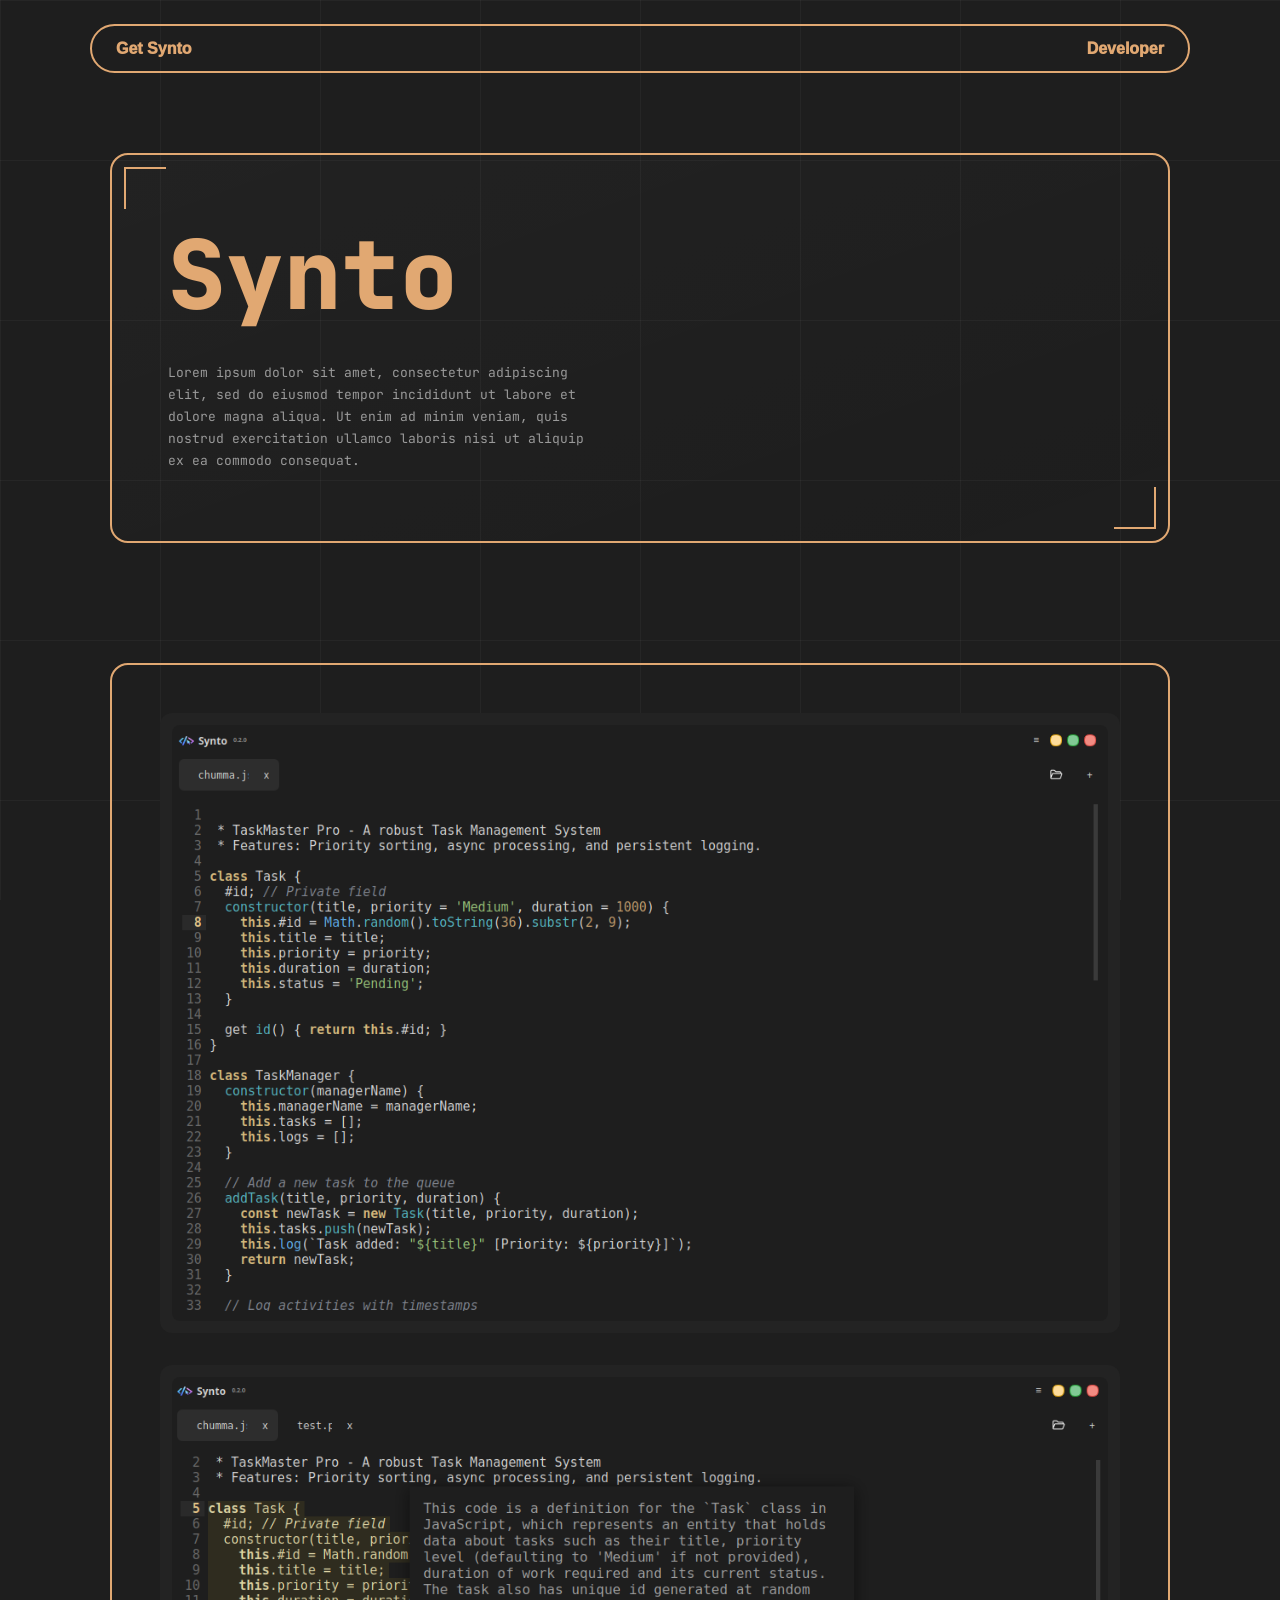
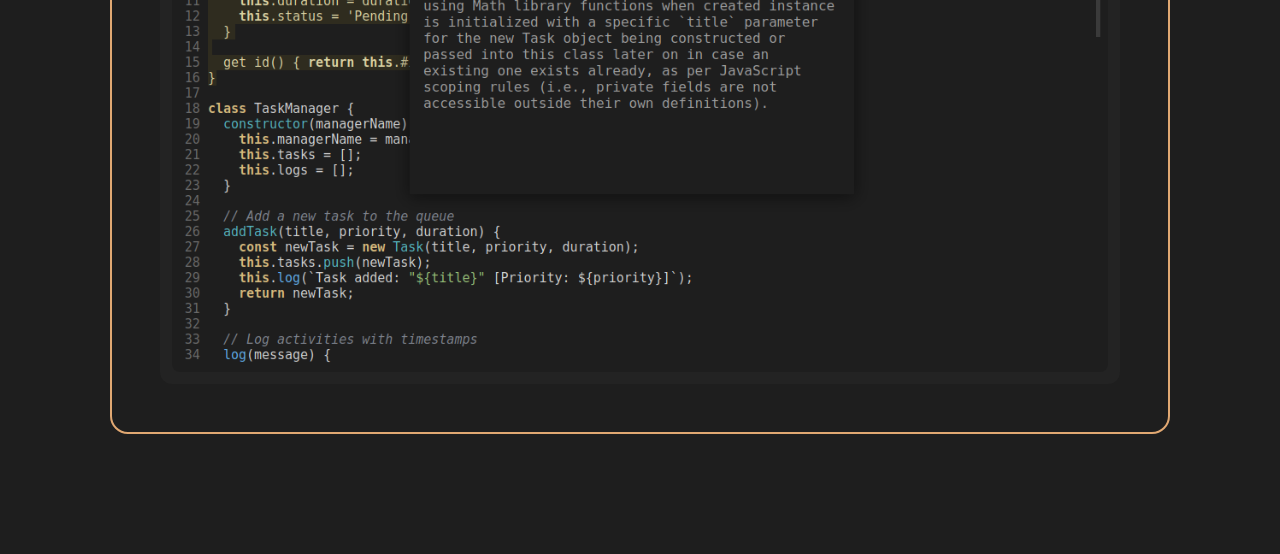
==== index.html @ b681c0ac "synto site" ====
<!DOCTYPE html>
<html lang="en">
<head>
  <meta charset="UTF-8" />
  <meta name="viewport" content="width=device-width, initial-scale=1.0"/>
  <title>Synto — Minimal Code Editor</title>

  <link rel="preconnect" href="https://fonts.googleapis.com">
  <link rel="preconnect" href="https://fonts.gstatic.com" crossorigin>
  <link href="https://fonts.googleapis.com/css2?family=JetBrains+Mono:wght@400;600;800&display=swap" rel="stylesheet">

  <link rel="stylesheet" href="styles.css">
</head>
<body>

  <!-- subtle grid background -->
  <div class="grid-bg"></div>

  <!-- NAVBAR -->
  <header class="nav">
    <a href="https://github.com/kish-0/Synto/releases" target="_blank" rel="noopener noreferrer"><button class="nav-btn">Get Synto</button></a>
    <a href="https://github.com/kish-0" target="_blank" rel="noopener noreferrer"><button class="nav-btn">Developer</button></a>
  </header>

  <!-- HERO -->
  <section class="hero">
    <div class="hero-card">
      <h1>Synto</h1>

      <p class="hero-text">
        Lorem ipsum dolor sit amet, consectetur adipiscing elit, sed do
        eiusmod tempor incididunt ut labore et dolore magna aliqua. Ut enim
        ad minim veniam, quis nostrud exercitation ullamco laboris nisi ut
        aliquip ex ea commodo consequat.
      </p>
  </section>

  <!-- SHOWCASE -->
  <section class="showcase">
    <div class="showcase-frame">
      <div class="editor-shot">
        <img src="assets/screenshots/editor.png" alt="Synto code preview">
      </div>

      <div class="editor-shot">
        <img src="assets/screenshots/ai.png" alt="Synto code preview">
      </div>
    </div>
  </section>

</body>
</html>
---- styles.css ----
:root {
  --bg: #1e1e1e;
  --panel: #232323;
  --accent: #e1a872;
  --text: #e6e6e6;
  --muted: #9a9a9a;
  --radius: 18px;
}

* {
  box-sizing: border-box;
}

html, body {
  margin: 0;
  padding: 0;
  font-family: "JetBrains Mono", monospace;
  background: var(--bg);
  color: var(--text);
}

/* GRID BACKGROUND */
.grid-bg {
  position: fixed;
  inset: 0;
  background:
    repeating-linear-gradient(
      to right,
      rgba(255,255,255,0.04) 0,
      rgba(255,255,255,0.04) 1px,
      transparent 1px,
      transparent 160px
    ),
    repeating-linear-gradient(
      to bottom,
      rgba(255,255,255,0.04) 0,
      rgba(255,255,255,0.04) 1px,
      transparent 1px,
      transparent 160px
    );
  pointer-events: none;
  z-index: 0;
}

/* NAVBAR */
.nav {
  position: relative;
  z-index: 1;
  max-width: 1100px;
  margin: 24px auto;
  padding: 12px 18px;
  border: 2px solid var(--accent);
  border-radius: 999px;

  display: flex;
  justify-content: space-between;
  align-items: center;
}

.nav-btn {
  background: transparent;
  color: var(--accent);
  border: none;
  font-size: 16px;
  font-weight: 1000;
  cursor: pointer;
}

/* HERO */
.hero {
  position: relative;
  z-index: 1;
  max-width: 1100px;
  margin: 80px auto 120px;
  padding: 0 20px;
}

.hero-card {
  position: relative;
  border: 2px solid var(--accent);
  border-radius: var(--radius);
  padding: 56px;
  background: linear-gradient(
    to bottom right,
    rgba(255,255,255,0.02),
    rgba(255,255,255,0.00)
  );
}

.hero-card::before,
.hero-card::after {
  content: "";
  position: absolute;
  width: 40px;
  height: 40px;
  border: 2px solid var(--accent);
}

.hero-card::before {
  top: 12px;
  left: 12px;
  border-right: none;
  border-bottom: none;
}

.hero-card::after {
  bottom: 12px;
  right: 12px;
  border-left: none;
  border-top: none;
}

.hero h1 {
  font-size: clamp(48px, 8vw, 96px);
  margin: 0 0 24px;
  font-weight: 800;
  color: var(--accent);
}

.hero-text {
  max-width: 420px;
  font-size: 13px;
  line-height: 1.7;
  color: var(--muted);
}

.code-icon {
  position: absolute;
  right: -35px;
  bottom: -35px;
  font-size: 64px;
  color: var(--accent);
}

/* SHOWCASE */
.showcase {
  position: relative;
  z-index: 1;
  max-width: 1100px;
  margin: 0 auto 120px;
  padding: 0 20px;
}

.showcase-frame {
  border: 2px solid var(--accent);
  border-radius: var(--radius);
  padding: 48px;

  display: grid;
  gap: 32px;
}

.editor-shot {
  background: var(--panel);
  border-radius: 12px;
  padding: 12px;
}

.editor-shot img {
  width: 100%;
  display: block;
  border-radius: 8px;
}

/* RESPONSIVE */
@media (max-width: 768px) {
  .hero-card {
    padding: 36px;
  }

  .code-icon {
    position: static;
    margin-top: 32px;
  }
}
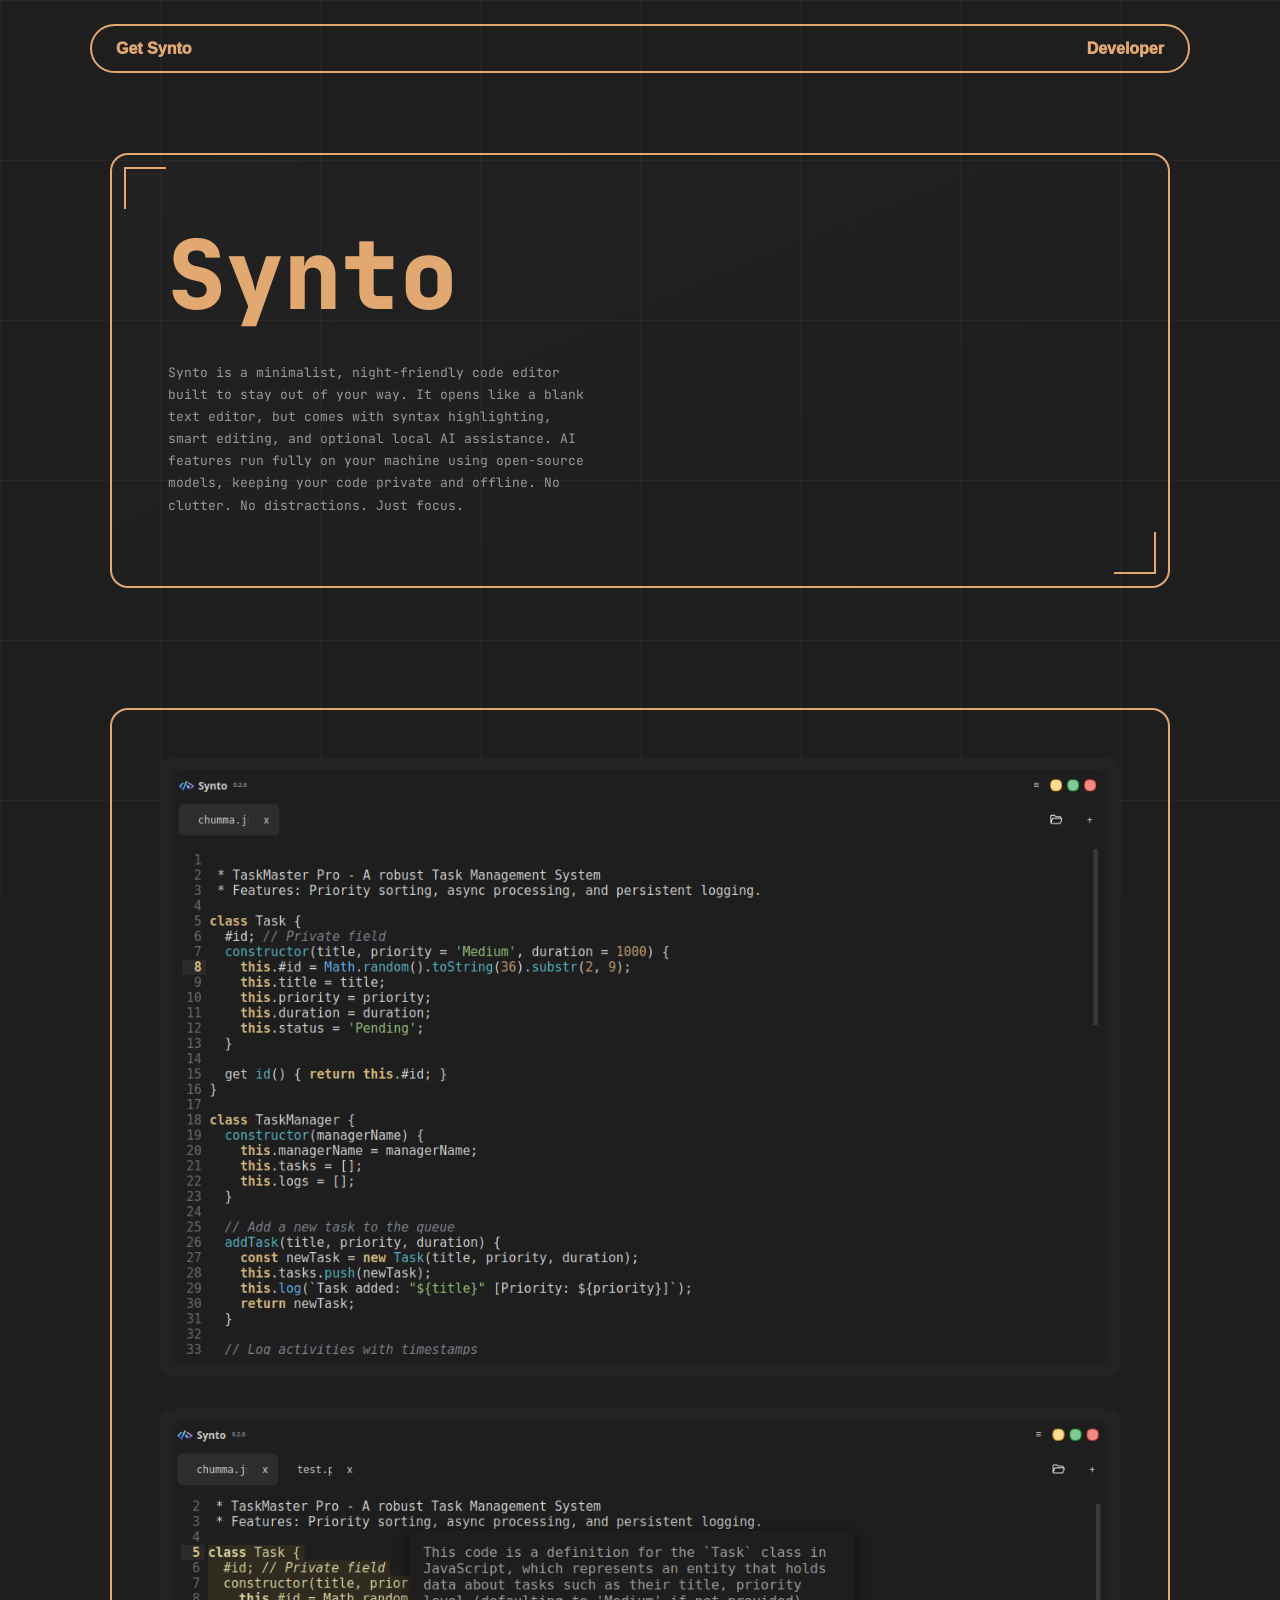
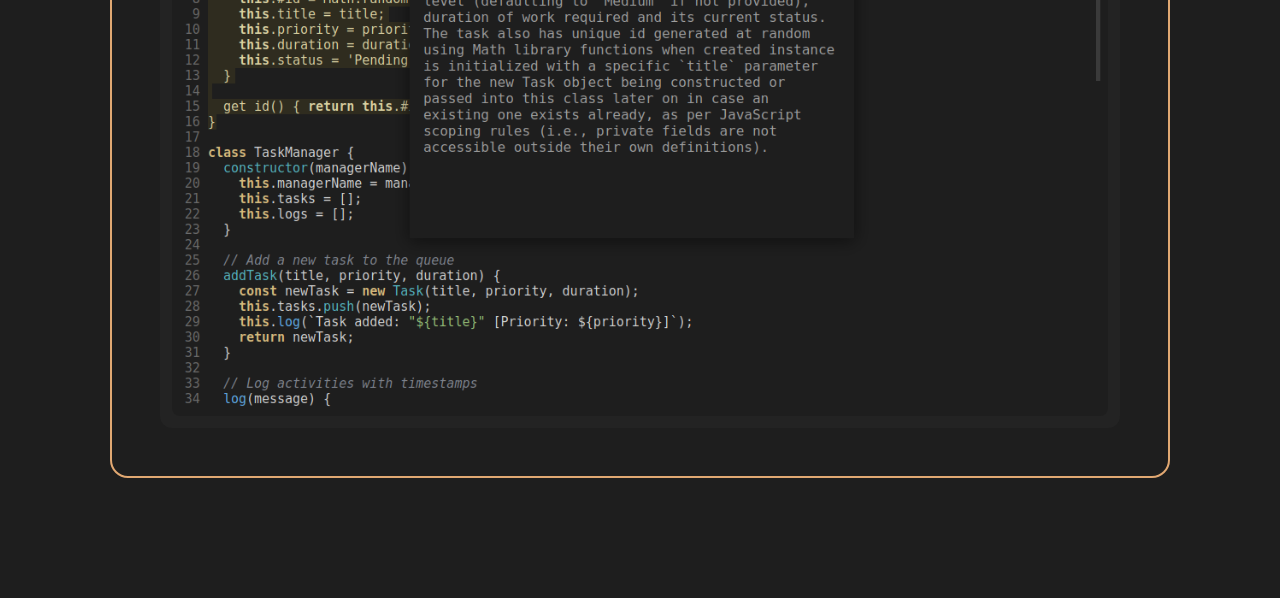
==== commit 10c052c5: "synto site update" ====
--- a/index.html
+++ b/index.html
@@ -28,10 +28,11 @@
       <h1>Synto</h1>
 
       <p class="hero-text">
-        Lorem ipsum dolor sit amet, consectetur adipiscing elit, sed do
-        eiusmod tempor incididunt ut labore et dolore magna aliqua. Ut enim
-        ad minim veniam, quis nostrud exercitation ullamco laboris nisi ut
-        aliquip ex ea commodo consequat.
+        Synto is a minimalist, night-friendly code editor built to stay out of your way.
+        It opens like a blank text editor, but comes with syntax highlighting, smart editing, and optional local AI assistance.
+
+        AI features run fully on your machine using open-source models, keeping your code private and offline.
+        No clutter. No distractions. Just focus.
       </p>
   </section>
 
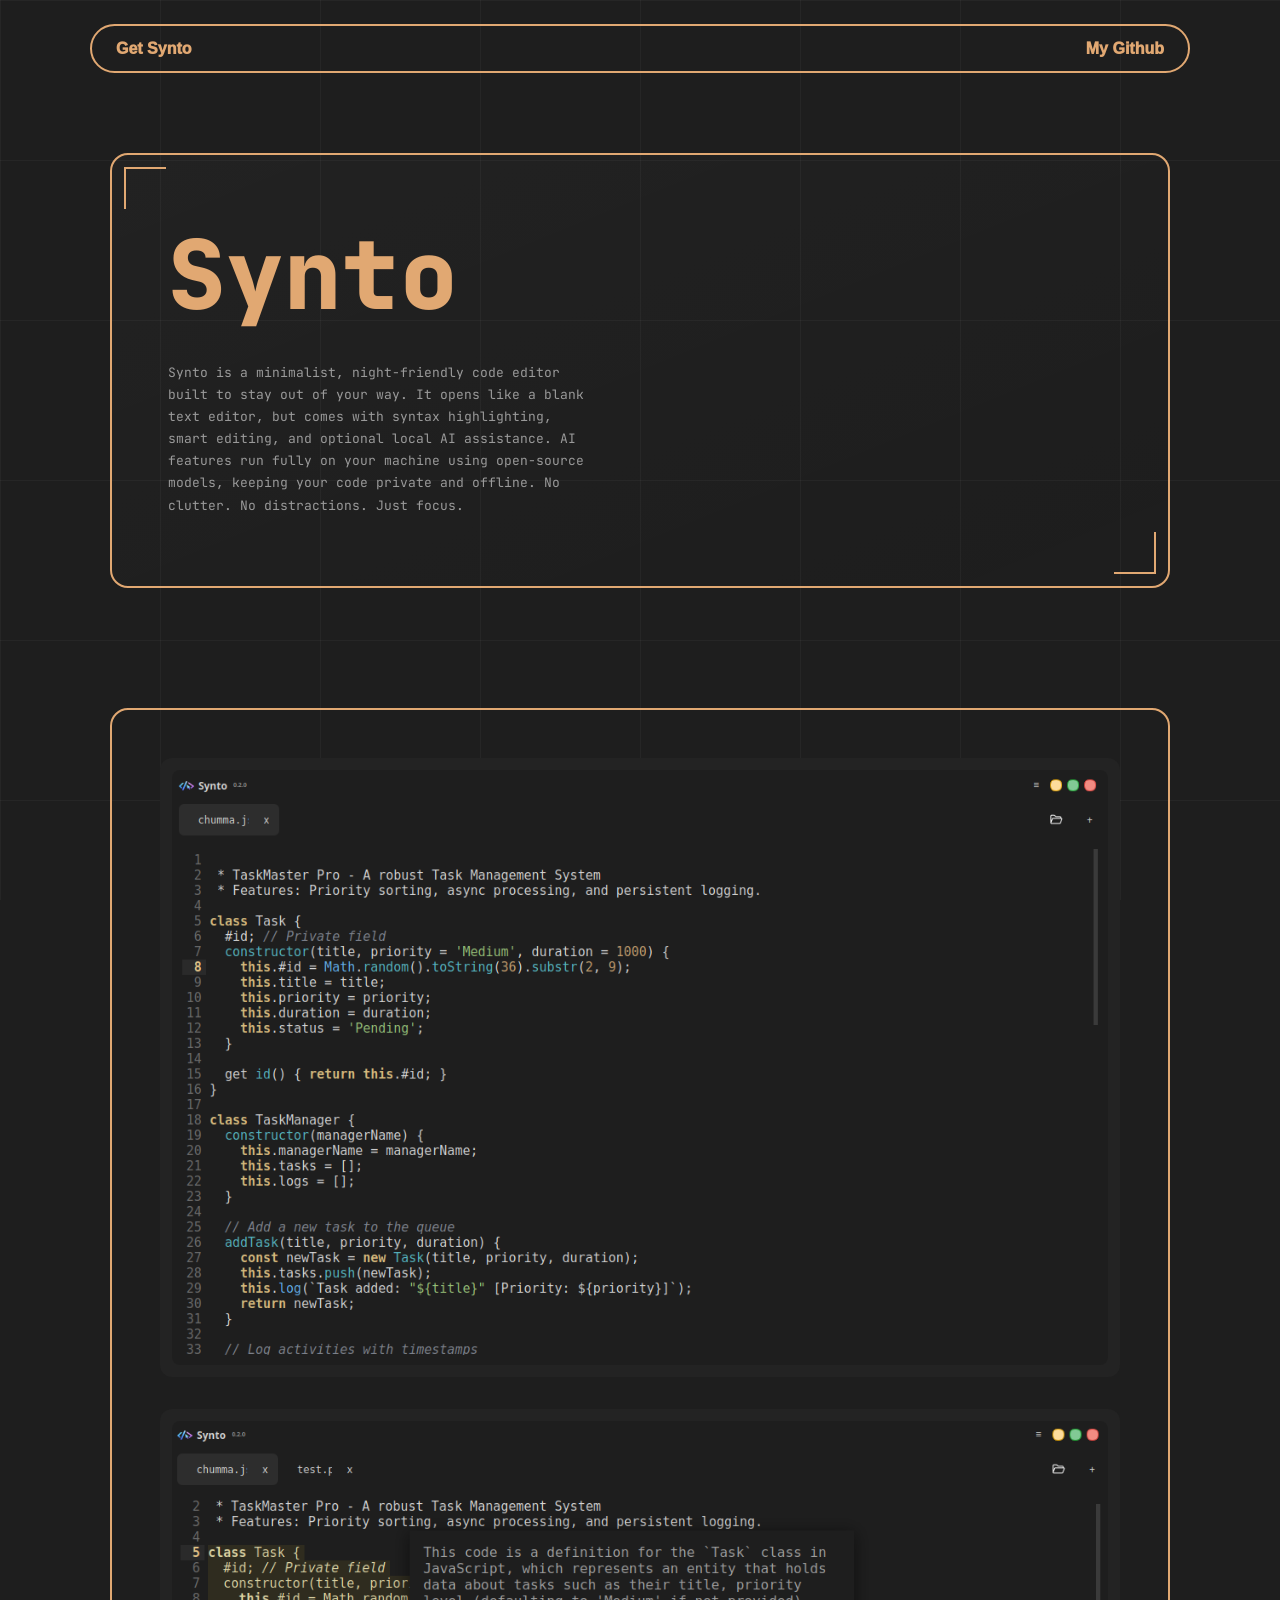
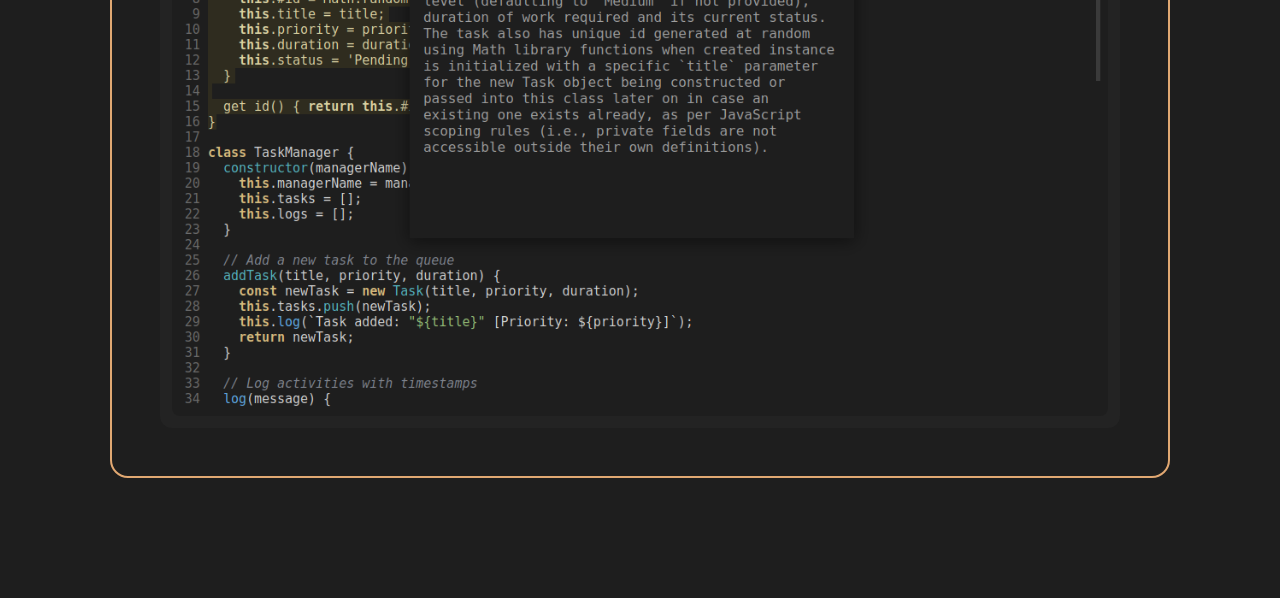
==== commit 6b2826b9: "synto site update 1" ====
--- a/index.html
+++ b/index.html
@@ -19,7 +19,7 @@
   <!-- NAVBAR -->
   <header class="nav">
     <a href="https://github.com/kish-0/Synto/releases" target="_blank" rel="noopener noreferrer"><button class="nav-btn">Get Synto</button></a>
-    <a href="https://github.com/kish-0" target="_blank" rel="noopener noreferrer"><button class="nav-btn">Developer</button></a>
+    <a href="https://github.com/kish-0" target="_blank" rel="noopener noreferrer"><button class="nav-btn">My Github</button></a>
   </header>
 
   <!-- HERO -->
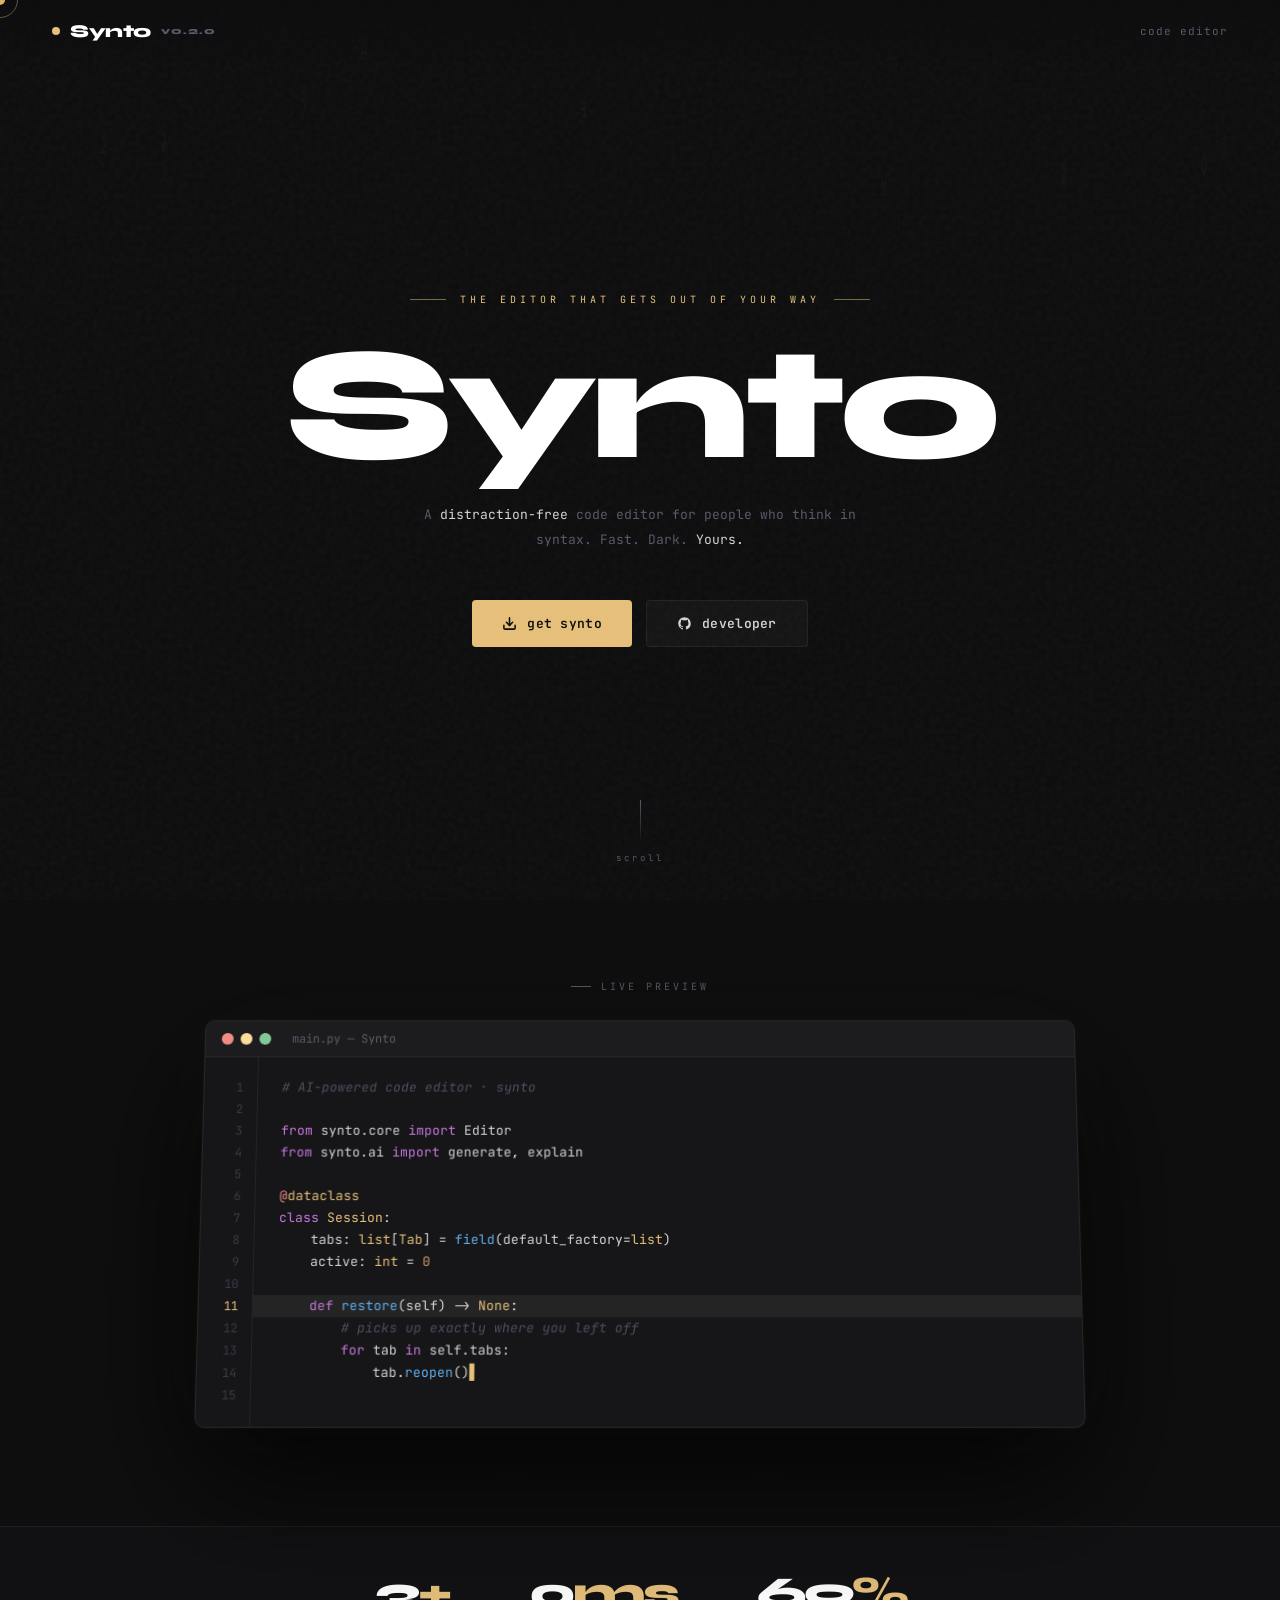
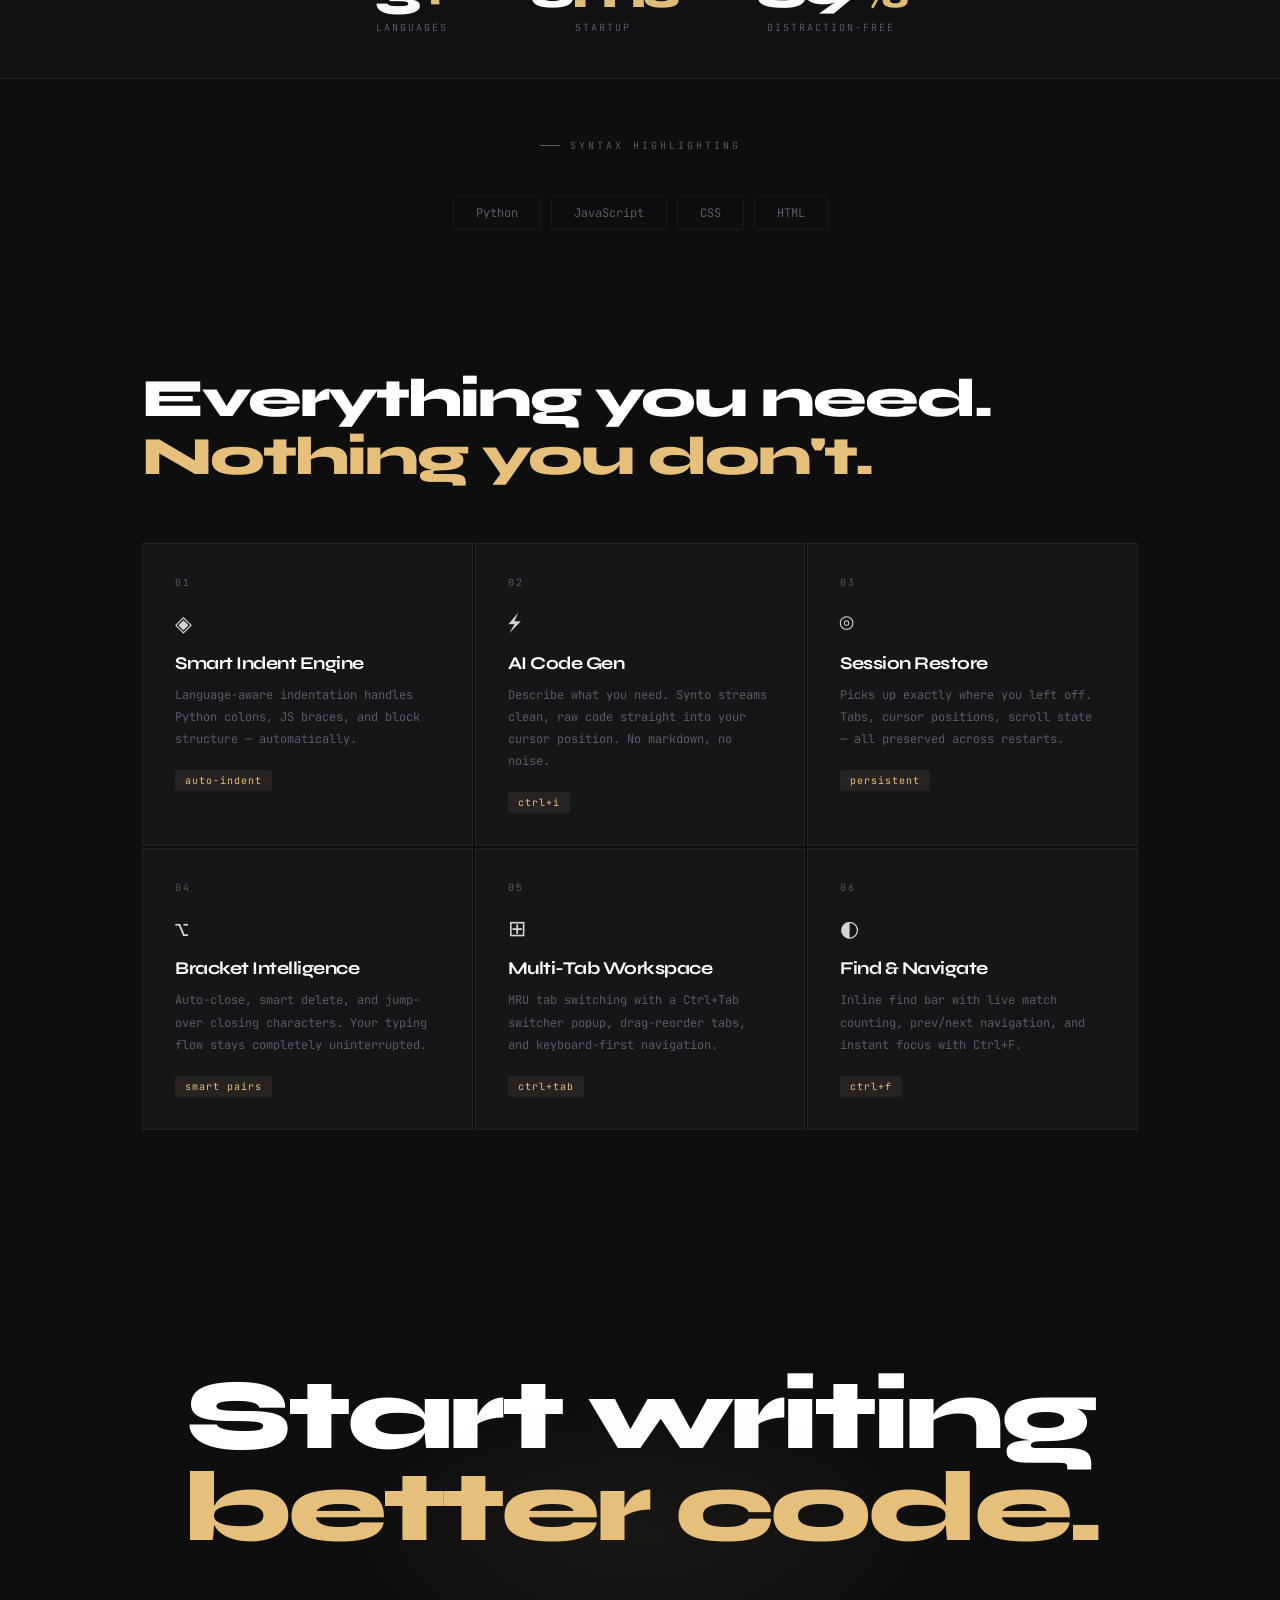
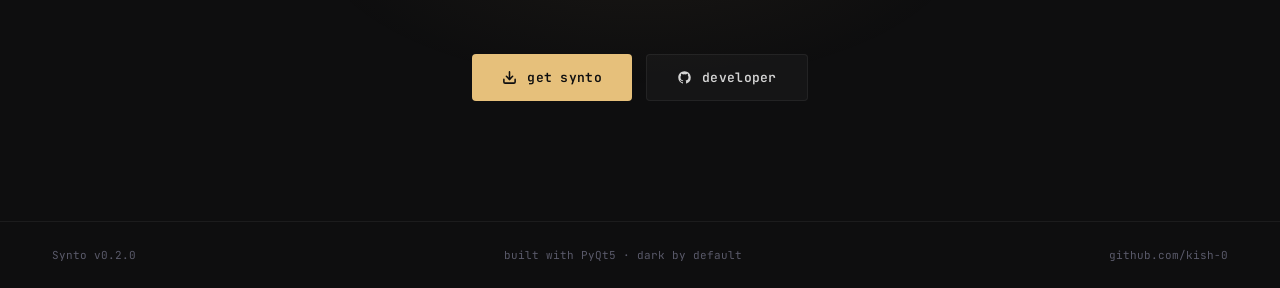
==== commit 8eff5005: "landing page update" ====
--- a/index.html
+++ b/index.html
@@ -1,53 +1,812 @@
 <!DOCTYPE html>
 <html lang="en">
 <head>
-  <meta charset="UTF-8" />
-  <meta name="viewport" content="width=device-width, initial-scale=1.0"/>
-  <title>Synto — Minimal Code Editor</title>
-
-  <link rel="preconnect" href="https://fonts.googleapis.com">
-  <link rel="preconnect" href="https://fonts.gstatic.com" crossorigin>
-  <link href="https://fonts.googleapis.com/css2?family=JetBrains+Mono:wght@400;600;800&display=swap" rel="stylesheet">
-
-  <link rel="stylesheet" href="styles.css">
+<meta charset="UTF-8" />
+<meta name="viewport" content="width=device-width, initial-scale=1.0" />
+<title>Synto — Code Editor</title>
+<link rel="preconnect" href="https://fonts.googleapis.com" />
+<link href="https://fonts.googleapis.com/css2?family=JetBrains+Mono:ital,wght@0,100..800;1,100..800&family=Syne:wght@400;700;800&display=swap" rel="stylesheet" />
+<style>
+  *, *::before, *::after { box-sizing: border-box; margin: 0; padding: 0; }
+
+  :root {
+    --bg: #0e0e0f;
+    --surface: #161618;
+    --border: rgba(255,255,255,0.06);
+    --text: #d4d4d4;
+    --dim: #5a5a6a;
+    --amber: #e6c07b;
+    --green: #98c379;
+    --blue: #61afef;
+    --red: #F28B82;
+    --purple: #c678dd;
+    --cyan: #56b6c2;
+  }
+
+  html { scroll-behavior: smooth; }
+
+  body {
+    background: var(--bg);
+    color: var(--text);
+    font-family: 'JetBrains Mono', monospace;
+    overflow-x: hidden;
+    cursor: none;
+  }
+
+  #cursor {
+    position: fixed;
+    width: 10px; height: 10px;
+    background: var(--amber);
+    border-radius: 50%;
+    pointer-events: none;
+    z-index: 9999;
+    transform: translate(-50%,-50%);
+    mix-blend-mode: difference;
+    transition: width 0.2s, height 0.2s;
+  }
+  #cursor-ring {
+    position: fixed;
+    width: 36px; height: 36px;
+    border: 1px solid rgba(230,192,123,0.4);
+    border-radius: 50%;
+    pointer-events: none;
+    z-index: 9998;
+    transform: translate(-50%,-50%);
+    transition: width 0.2s, height 0.2s, border-color 0.2s;
+  }
+  .hovering #cursor { width: 20px; height: 20px; }
+  .hovering #cursor-ring { width: 56px; height: 56px; border-color: var(--amber); }
+
+  #bg-canvas {
+    position: fixed;
+    inset: 0;
+    z-index: 0;
+    opacity: 0.22;
+  }
+
+  body::after {
+    content: '';
+    position: fixed; inset: 0;
+    background-image: url("data:image/svg+xml,%3Csvg viewBox='0 0 200 200' xmlns='http://www.w3.org/2000/svg'%3E%3Cfilter id='n'%3E%3CfeTurbulence type='fractalNoise' baseFrequency='0.85' numOctaves='4' stitchTiles='stitch'/%3E%3C/filter%3E%3Crect width='100%25' height='100%25' filter='url(%23n)' opacity='1'/%3E%3C/svg%3E");
+    opacity: 0.04;
+    pointer-events: none;
+    z-index: 1;
+  }
+
+  .wrap { position: relative; z-index: 2; }
+
+  /* NAV */
+  nav {
+    position: fixed; top: 0; left: 0; right: 0; z-index: 100;
+    padding: 20px 52px;
+    display: flex; align-items: center; justify-content: space-between;
+    background: linear-gradient(to bottom, rgba(14,14,15,0.9), transparent);
+  }
+  .nav-logo {
+    font-family: 'Syne', sans-serif;
+    font-weight: 800; font-size: 18px; color: #fff;
+    letter-spacing: -0.5px;
+    display: flex; align-items: center; gap: 10px;
+  }
+  .pulse-dot {
+    width: 8px; height: 8px;
+    background: var(--amber); border-radius: 50%;
+    animation: pulseDot 2.5s ease-in-out infinite;
+  }
+  @keyframes pulseDot {
+    0%,100% { opacity: 1; box-shadow: 0 0 0 0 rgba(230,192,123,0.5); }
+    50% { opacity: 0.5; box-shadow: 0 0 0 6px rgba(230,192,123,0); }
+  }
+  .nav-ver { font-size: 10px; color: var(--dim); letter-spacing: 1px; }
+  .nav-right { font-size: 11px; color: var(--dim); letter-spacing: 1px; }
+
+  /* HERO */
+  .hero {
+    min-height: 100vh;
+    display: flex; flex-direction: column;
+    align-items: center; justify-content: center;
+    padding: 120px 52px 80px;
+    position: relative; overflow: hidden;
+    text-align: center;
+  }
+
+  .hero-eyebrow {
+    font-size: 10px; letter-spacing: 4px; text-transform: uppercase;
+    color: var(--amber); margin-bottom: 30px;
+    display: flex; align-items: center; gap: 14px;
+    opacity: 0; animation: fadeUp 0.7s 0.15s ease forwards;
+  }
+  .hero-eyebrow::before, .hero-eyebrow::after {
+    content: ''; display: inline-block;
+    height: 1px; width: 36px; background: var(--amber); opacity: 0.5;
+  }
+
+  .hero-title {
+    font-family: 'Syne', sans-serif;
+    font-size: clamp(80px, 14vw, 160px);
+    font-weight: 800; line-height: 0.87;
+    letter-spacing: -6px; color: #fff;
+    opacity: 0; animation: fadeUp 0.8s 0.3s ease forwards;
+    position: relative; display: inline-block;
+  }
+  .hero-title .glitch-wrap {
+    position: relative; display: inline-block;
+  }
+  .hero-title .ghost {
+    position: absolute; inset: 0;
+    font-family: inherit; font-size: inherit;
+    font-weight: inherit; letter-spacing: inherit;
+    pointer-events: none;
+  }
+  .hero-title .ghost-r { color: var(--red); opacity: 0; clip-path: polygon(0 20%, 100% 20%, 100% 45%, 0 45%); transform: translateX(-3px); }
+  .hero-title .ghost-b { color: var(--blue); opacity: 0; clip-path: polygon(0 55%, 100% 55%, 100% 75%, 0 75%); transform: translateX(3px); }
+
+  .hero-title:hover .ghost-r,
+  .hero-title:hover .ghost-b { opacity: 1; animation: glitch 0.18s steps(2) infinite; }
+
+  @keyframes glitch {
+    0%   { transform: translateX(-4px); }
+    33%  { transform: translateX(4px); }
+    66%  { transform: translateX(-1px); }
+    100% { transform: translateX(0); }
+  }
+
+  .hero-sub {
+    font-size: 13px; color: var(--dim);
+    max-width: 440px; line-height: 1.9; margin-top: 28px;
+    opacity: 0; animation: fadeUp 0.7s 0.5s ease forwards;
+  }
+  .hero-sub em { color: var(--text); font-style: normal; }
+
+  .btn-row {
+    display: flex; gap: 14px; margin-top: 48px;
+    opacity: 0; animation: fadeUp 0.7s 0.65s ease forwards;
+    flex-wrap: wrap; justify-content: center;
+  }
+
+  .btn {
+    position: relative; display: inline-flex; align-items: center; gap: 10px;
+    padding: 14px 30px;
+    font-family: 'JetBrains Mono', monospace;
+    font-size: 13px; font-weight: 600;
+    text-decoration: none; border: none; border-radius: 4px;
+    cursor: none; overflow: hidden;
+    letter-spacing: 0.3px;
+    transition: transform 0.3s cubic-bezier(.34,1.56,.64,1);
+  }
+  .btn-shine {
+    position: absolute; inset: 0;
+    background: linear-gradient(110deg, transparent 35%, rgba(255,255,255,0.28) 50%, transparent 65%);
+    transform: translateX(-120%);
+    transition: transform 0.5s ease;
+    pointer-events: none;
+  }
+  .btn:hover .btn-shine { transform: translateX(120%); }
+
+  .btn-primary { background: var(--amber); color: #0e0e0f; }
+  .btn-primary::after {
+    content: ''; position: absolute; inset: -3px;
+    border: 2px solid transparent; border-radius: 7px;
+    transition: border-color 0.3s;
+  }
+  .btn-primary:hover::after { border-color: rgba(230,192,123,0.5); }
+
+  .btn-secondary {
+    background: rgba(255,255,255,0.03);
+    color: var(--text);
+    border: 1px solid var(--border);
+  }
+  .btn-secondary:hover { border-color: rgba(255,255,255,0.16); background: rgba(255,255,255,0.05); }
+
+  .scroll-hint {
+    position: absolute; bottom: 36px; left: 50%;
+    transform: translateX(-50%);
+    display: flex; flex-direction: column; align-items: center; gap: 8px;
+    font-size: 9px; letter-spacing: 3px; color: var(--dim);
+    opacity: 0; animation: fadeIn 1s 1.8s ease forwards;
+  }
+  .scroll-track {
+    width: 1px; height: 44px;
+    background: linear-gradient(to bottom, var(--dim), transparent);
+    animation: trackAnim 2.2s ease-in-out infinite;
+  }
+  @keyframes trackAnim {
+    0%   { transform: scaleY(0); transform-origin: top; opacity: 1; }
+    45%  { transform: scaleY(1); transform-origin: top; opacity: 1; }
+    55%  { transform: scaleY(1); transform-origin: bottom; opacity: 1; }
+    100% { transform: scaleY(0); transform-origin: bottom; opacity: 0; }
+  }
+
+  /* EDITOR MOCKUP */
+  .editor-section {
+    padding: 80px 52px 100px;
+    display: flex; flex-direction: column; align-items: center;
+  }
+  .section-label {
+    font-size: 10px; letter-spacing: 3px; text-transform: uppercase;
+    color: var(--dim); margin-bottom: 24px;
+    display: flex; align-items: center; gap: 10px;
+  }
+  .section-label::before {
+    content: ''; display: inline-block;
+    width: 20px; height: 1px; background: var(--dim);
+  }
+
+  .tilt-wrap { width: 100%; max-width: 880px; }
+
+  .editor-window {
+    width: 100%; border-radius: 10px;
+    background: #161618;
+    border: 1px solid rgba(255,255,255,0.07);
+    box-shadow: 0 0 0 1px rgba(255,255,255,0.02), 0 50px 130px rgba(0,0,0,0.85), 0 0 100px rgba(230,192,123,0.035);
+    overflow: hidden;
+    transform: perspective(1400px) rotateX(5deg);
+    transition: transform 0.5s ease, box-shadow 0.5s ease;
+    opacity: 0; animation: riseUp 1s 0.2s ease forwards;
+  }
+  .editor-window:hover {
+    box-shadow: 0 0 0 1px rgba(255,255,255,0.06), 0 70px 160px rgba(0,0,0,0.9), 0 0 140px rgba(230,192,123,0.07);
+  }
+  .editor-titlebar {
+    background: #1c1c1e; padding: 10px 16px;
+    display: flex; align-items: center; gap: 7px;
+    border-bottom: 1px solid var(--border);
+  }
+  .dot { width: 12px; height: 12px; border-radius: 50%; }
+  .dot-r { background: #F28B82; }
+  .dot-y { background: #FDDC9B; }
+  .dot-g { background: #81C995; }
+  .editor-title-text { margin-left: 14px; font-size: 12px; color: var(--dim); }
+
+  .editor-body { display: flex; min-height: 320px; }
+
+  .line-nums {
+    padding: 20px 0; width: 54px; background: #161618;
+    border-right: 1px solid var(--border);
+    display: flex; flex-direction: column; align-items: flex-end;
+    flex-shrink: 0;
+  }
+  .ln {
+    font-size: 12px; line-height: 22px;
+    padding-right: 14px; color: #3a3a4a; user-select: none;
+  }
+  .ln.active { color: var(--amber); }
+
+  .code-area { padding: 20px 24px; flex: 1; overflow: hidden; }
+  .code-line { font-size: 13px; line-height: 22px; white-space: pre; }
+  .code-line.hl { background: rgba(42,42,44,0.7); margin: 0 -24px; padding: 0 24px; }
+  .code-line.cursor-blink::after { content: '▋'; color: var(--amber); animation: blink 1s step-end infinite; }
+  @keyframes blink { 0%,100%{opacity:1} 50%{opacity:0} }
+
+  .kw  { color: var(--purple); }
+  .fn  { color: var(--blue); }
+  .str { color: var(--green); }
+  .cm  { color: #4a5060; font-style: italic; }
+  .nm  { color: #d19a66; }
+  .cls { color: #e5c07b; }
+  .op  { color: var(--text); }
+  .var { color: var(--text); }
+  .dec { color: var(--red); }
+
+  /* STATS */
+  .stats-strip {
+    border-top: 1px solid var(--border);
+    border-bottom: 1px solid var(--border);
+    padding: 44px 52px;
+    display: flex; align-items: center; justify-content: center;
+    gap: 80px; background: #111113;
+  }
+  .stat { text-align: center; opacity: 0; transform: translateY(16px); transition: all 0.5s ease; }
+  .stat.visible { opacity: 1; transform: none; }
+  .stat-num {
+    font-family: 'Syne', sans-serif;
+    font-size: 44px; font-weight: 800;
+    color: #fff; letter-spacing: -3px; line-height: 1;
+  }
+  .stat-num .unit { color: var(--amber); }
+  .stat-label { font-size: 10px; color: var(--dim); letter-spacing: 2px; text-transform: uppercase; margin-top: 6px; }
+
+  /* LANG */
+  .lang-strip {
+    padding: 60px 52px;
+    display: flex; flex-direction: column; align-items: center; gap: 20px;
+  }
+  .lang-row { display: flex; gap: 10px; flex-wrap: wrap; justify-content: center; }
+  .lang-badge {
+    padding: 8px 22px; border: 1px solid var(--border); border-radius: 3px;
+    font-size: 12px; color: var(--dim);
+    transition: all 0.25s ease; position: relative; overflow: hidden;
+  }
+  .lang-badge::after {
+    content: ''; position: absolute;
+    bottom: 0; left: 0; height: 2px; width: 0;
+    transition: width 0.3s ease;
+  }
+  .lang-badge:hover { color: var(--text); border-color: rgba(255,255,255,0.14); }
+  .lang-badge.py::after  { background: #3572A5; }
+  .lang-badge.js::after  { background: #f7df1e; }
+  .lang-badge.css::after { background: #663399; }
+  .lang-badge.html::after { background: #e34c26; }
+  .lang-badge:hover::after { width: 100%; }
+
+  /* FEATURES */
+  .features-section { padding: 80px 52px 120px; max-width: 1100px; margin: 0 auto; }
+  .features-header { margin-bottom: 56px; opacity: 0; transform: translateY(28px); transition: all 0.6s ease; }
+  .features-header.visible { opacity: 1; transform: none; }
+  .features-title {
+    font-family: 'Syne', sans-serif;
+    font-size: clamp(34px, 5vw, 54px);
+    font-weight: 800; line-height: 1.08;
+    letter-spacing: -2px; color: #fff;
+  }
+  .features-title .accent { color: var(--amber); }
+
+  .features-grid {
+    display: grid;
+    grid-template-columns: repeat(auto-fit, minmax(290px, 1fr));
+    gap: 2px;
+  }
+
+  .feat {
+    background: #161618; padding: 32px;
+    border: 1px solid var(--border);
+    position: relative; overflow: hidden;
+    opacity: 0; transform: translateY(20px);
+    transition: all 0.5s ease;
+    cursor: none;
+  }
+  .feat.visible { opacity: 1; transform: none; }
+  .feat::before {
+    content: ''; position: absolute; inset: 0;
+    background: radial-gradient(circle at var(--mx,50%) var(--my,50%), rgba(230,192,123,0.07), transparent 60%);
+    opacity: 0; transition: opacity 0.3s;
+  }
+  .feat:hover::before { opacity: 1; }
+  .feat:hover { border-color: rgba(230,192,123,0.13); }
+
+  .feat-num { font-size: 10px; color: var(--dim); margin-bottom: 20px; letter-spacing: 2px; }
+  .feat-icon { font-size: 22px; margin-bottom: 14px; }
+  .feat-title {
+    font-family: 'Syne', sans-serif;
+    font-size: 18px; font-weight: 700;
+    color: #fff; margin-bottom: 10px; letter-spacing: -0.5px;
+  }
+  .feat-desc { font-size: 12px; color: var(--dim); line-height: 1.85; }
+  .feat-tag {
+    display: inline-block; margin-top: 20px;
+    font-size: 10px; letter-spacing: 1px;
+    padding: 4px 10px; border-radius: 2px;
+    background: rgba(230,192,123,0.08); color: var(--amber);
+  }
+
+  /* CTA */
+  .cta-section {
+    padding: 120px 52px;
+    display: flex; flex-direction: column; align-items: center;
+    position: relative; overflow: hidden;
+  }
+  .cta-section::before {
+    content: ''; position: absolute;
+    top: 50%; left: 50%;
+    transform: translate(-50%, -50%);
+    width: 700px; height: 320px;
+    background: radial-gradient(ellipse, rgba(230,192,123,0.055), transparent 68%);
+    pointer-events: none;
+  }
+  .cta-big {
+    font-family: 'Syne', sans-serif;
+    font-size: clamp(44px, 9vw, 100px);
+    font-weight: 800; letter-spacing: -4px; line-height: 0.92;
+    text-align: center; color: #fff; margin-bottom: 52px;
+    opacity: 0; transform: translateY(28px); transition: all 0.6s ease;
+  }
+  .cta-big.visible { opacity: 1; transform: none; }
+  .cta-big .line2 { color: var(--amber); display: block; }
+
+  /* FOOTER */
+  footer {
+    border-top: 1px solid var(--border);
+    padding: 26px 52px;
+    display: flex; align-items: center; justify-content: space-between;
+    font-size: 11px; color: var(--dim);
+  }
+  footer a { color: var(--dim); text-decoration: none; transition: color 0.2s; }
+  footer a:hover { color: var(--amber); }
+
+  /* KEYFRAMES */
+  @keyframes fadeUp {
+    from { opacity: 0; transform: translateY(22px); }
+    to   { opacity: 1; transform: translateY(0); }
+  }
+  @keyframes fadeIn {
+    from { opacity: 0; }
+    to   { opacity: 1; }
+  }
+  @keyframes riseUp {
+    from { opacity: 0; transform: perspective(1400px) rotateX(10deg) translateY(40px); }
+    to   { opacity: 1; transform: perspective(1400px) rotateX(5deg) translateY(0); }
+  }
+
+  ::-webkit-scrollbar { width: 4px; }
+  ::-webkit-scrollbar-track { background: var(--bg); }
+  ::-webkit-scrollbar-thumb { background: #222; border-radius: 2px; }
+
+  @media (max-width: 640px) {
+    body { cursor: auto; }
+    #cursor, #cursor-ring { display: none; }
+    nav, .hero, .editor-section, .features-section,
+    .lang-strip, .cta-section { padding-left: 24px; padding-right: 24px; }
+    .stats-strip { flex-direction: column; gap: 32px; padding: 36px 24px; }
+    footer { flex-direction: column; gap: 10px; text-align: center; }
+    .editor-window { transform: none !important; }
+  }
+</style>
 </head>
 <body>
 
-  <!-- subtle grid background -->
-  <div class="grid-bg"></div>
-
-  <!-- NAVBAR -->
-  <header class="nav">
-    <a href="https://github.com/kish-0/Synto/releases" target="_blank" rel="noopener noreferrer"><button class="nav-btn">Get Synto</button></a>
-    <a href="https://github.com/kish-0" target="_blank" rel="noopener noreferrer"><button class="nav-btn">My Github</button></a>
-  </header>
-
-  <!-- HERO -->
-  <section class="hero">
-    <div class="hero-card">
-      <h1>Synto</h1>
-
-      <p class="hero-text">
-        Synto is a minimalist, night-friendly code editor built to stay out of your way.
-        It opens like a blank text editor, but comes with syntax highlighting, smart editing, and optional local AI assistance.
-
-        AI features run fully on your machine using open-source models, keeping your code private and offline.
-        No clutter. No distractions. Just focus.
-      </p>
-  </section>
-
-  <!-- SHOWCASE -->
-  <section class="showcase">
-    <div class="showcase-frame">
-      <div class="editor-shot">
-        <img src="assets/screenshots/editor.png" alt="Synto code preview">
+<div id="cursor"></div>
+<div id="cursor-ring"></div>
+<canvas id="bg-canvas"></canvas>
+
+<div class="wrap">
+
+<!-- NAV -->
+<nav>
+  <div class="nav-logo">
+    <div class="pulse-dot"></div>
+    Synto
+    <span class="nav-ver">v0.2.0</span>
+  </div>
+  <div class="nav-right">code editor</div>
+</nav>
+
+<!-- HERO -->
+<section class="hero">
+  <div class="hero-eyebrow">the editor that gets out of your way</div>
+
+  <h1 class="hero-title" id="hero-title">
+    <span class="glitch-wrap" id="scramble-target">
+      Synto
+      <span class="ghost ghost-r" aria-hidden="true">Synto</span>
+      <span class="ghost ghost-b" aria-hidden="true">Synto</span>
+    </span>
+  </h1>
+
+  <p class="hero-sub">
+    A <em>distraction-free</em> code editor for people who think in syntax.
+    Fast. Dark. <em>Yours.</em>
+  </p>
+
+  <div class="btn-row">
+    <a href="https://github.com/kish-0/Synto/releases" class="btn btn-primary" target="_blank" rel="noopener">
+      <div class="btn-shine"></div>
+      <svg viewBox="0 0 24 24" fill="none" stroke="currentColor" stroke-width="2.5" stroke-linecap="round" stroke-linejoin="round" width="15" height="15"><path d="M21 15v4a2 2 0 0 1-2 2H5a2 2 0 0 1-2-2v-4"/><polyline points="7 10 12 15 17 10"/><line x1="12" y1="15" x2="12" y2="3"/></svg>
+      get synto
+    </a>
+    <a href="https://github.com/kish-0" class="btn btn-secondary" target="_blank" rel="noopener">
+      <svg viewBox="0 0 24 24" fill="currentColor" width="15" height="15"><path d="M12 2C6.477 2 2 6.484 2 12.017c0 4.425 2.865 8.18 6.839 9.504.5.092.682-.217.682-.483 0-.237-.008-.868-.013-1.703-2.782.605-3.369-1.343-3.369-1.343-.454-1.158-1.11-1.466-1.11-1.466-.908-.62.069-.608.069-.608 1.003.07 1.531 1.032 1.531 1.032.892 1.53 2.341 1.088 2.91.832.092-.647.35-1.088.636-1.338-2.22-.253-4.555-1.113-4.555-4.951 0-1.093.39-1.988 1.029-2.688-.103-.253-.446-1.272.098-2.65 0 0 .84-.27 2.75 1.026A9.564 9.564 0 0 1 12 6.844a9.59 9.59 0 0 1 2.504.337c1.909-1.296 2.747-1.027 2.747-1.027.546 1.379.202 2.398.1 2.651.64.7 1.028 1.595 1.028 2.688 0 3.848-2.339 4.695-4.566 4.943.359.309.678.92.678 1.855 0 1.338-.012 2.419-.012 2.747 0 .268.18.58.688.482A10.02 10.02 0 0 0 22 12.017C22 6.484 17.522 2 12 2z"/></svg>
+      developer
+    </a>
+  </div>
+
+  <div class="scroll-hint">
+    <div class="scroll-track"></div>
+    scroll
+  </div>
+</section>
+
+<!-- EDITOR MOCKUP -->
+<section class="editor-section">
+  <div class="section-label">live preview</div>
+  <div class="tilt-wrap" id="tilt-wrap">
+    <div class="editor-window" id="editor-win">
+      <div class="editor-titlebar">
+        <div class="dot dot-r"></div>
+        <div class="dot dot-y"></div>
+        <div class="dot dot-g"></div>
+        <div class="editor-title-text">main.py — Synto</div>
       </div>
-
-      <div class="editor-shot">
-        <img src="assets/screenshots/ai.png" alt="Synto code preview">
+      <div class="editor-body">
+        <div class="line-nums" id="lnum"></div>
+        <div class="code-area" id="carea"></div>
       </div>
     </div>
-  </section>
-
+  </div>
+</section>
+
+<!-- STATS -->
+<div class="stats-strip">
+  <div class="stat">
+    <div class="stat-num"><span class="count" data-to="4">0</span><span class="unit">+</span></div>
+    <div class="stat-label">languages</div>
+  </div>
+  <div class="stat">
+    <div class="stat-num"><span class="count" data-to="0">0</span><span class="unit">ms</span></div>
+    <div class="stat-label">startup</div>
+  </div>
+  <div class="stat">
+    <div class="stat-num"><span class="count" data-to="100">0</span><span class="unit">%</span></div>
+    <div class="stat-label">distraction-free</div>
+  </div>
+</div>
+
+<!-- LANG -->
+<div class="lang-strip">
+  <div class="section-label">syntax highlighting</div>
+  <div class="lang-row">
+    <div class="lang-badge py">Python</div>
+    <div class="lang-badge js">JavaScript</div>
+    <div class="lang-badge css">CSS</div>
+    <div class="lang-badge html">HTML</div>
+  </div>
+</div>
+
+<!-- FEATURES -->
+<section class="features-section">
+  <div class="features-header" id="feat-header">
+    <div class="features-title">
+      Everything you need.<br>
+      <span class="accent">Nothing you don't.</span>
+    </div>
+  </div>
+  <div class="features-grid">
+    <div class="feat" style="transition-delay:0s">
+      <div class="feat-num">01</div>
+      <div class="feat-icon">◈</div>
+      <div class="feat-title">Smart Indent Engine</div>
+      <div class="feat-desc">Language-aware indentation handles Python colons, JS braces, and block structure — automatically.</div>
+      <div class="feat-tag">auto-indent</div>
+    </div>
+    <div class="feat" style="transition-delay:0.07s">
+      <div class="feat-num">02</div>
+      <div class="feat-icon">⚡</div>
+      <div class="feat-title">AI Code Gen</div>
+      <div class="feat-desc">Describe what you need. Synto streams clean, raw code straight into your cursor position. No markdown, no noise.</div>
+      <div class="feat-tag">ctrl+i</div>
+    </div>
+    <div class="feat" style="transition-delay:0.14s">
+      <div class="feat-num">03</div>
+      <div class="feat-icon">◎</div>
+      <div class="feat-title">Session Restore</div>
+      <div class="feat-desc">Picks up exactly where you left off. Tabs, cursor positions, scroll state — all preserved across restarts.</div>
+      <div class="feat-tag">persistent</div>
+    </div>
+    <div class="feat" style="transition-delay:0.21s">
+      <div class="feat-num">04</div>
+      <div class="feat-icon">⌥</div>
+      <div class="feat-title">Bracket Intelligence</div>
+      <div class="feat-desc">Auto-close, smart delete, and jump-over closing characters. Your typing flow stays completely uninterrupted.</div>
+      <div class="feat-tag">smart pairs</div>
+    </div>
+    <div class="feat" style="transition-delay:0.28s">
+      <div class="feat-num">05</div>
+      <div class="feat-icon">⊞</div>
+      <div class="feat-title">Multi-Tab Workspace</div>
+      <div class="feat-desc">MRU tab switching with a Ctrl+Tab switcher popup, drag-reorder tabs, and keyboard-first navigation.</div>
+      <div class="feat-tag">ctrl+tab</div>
+    </div>
+    <div class="feat" style="transition-delay:0.35s">
+      <div class="feat-num">06</div>
+      <div class="feat-icon">◐</div>
+      <div class="feat-title">Find & Navigate</div>
+      <div class="feat-desc">Inline find bar with live match counting, prev/next navigation, and instant focus with Ctrl+F.</div>
+      <div class="feat-tag">ctrl+f</div>
+    </div>
+  </div>
+</section>
+
+<!-- CTA -->
+<section class="cta-section">
+  <div class="cta-big" id="cta-big">
+    Start writing<span class="line2">better code.</span>
+  </div>
+  <div class="btn-row" style="opacity:1;animation:none">
+    <a href="https://github.com/kish-0/Synto/releases" class="btn btn-primary" target="_blank" rel="noopener">
+      <div class="btn-shine"></div>
+      <svg viewBox="0 0 24 24" fill="none" stroke="currentColor" stroke-width="2.5" stroke-linecap="round" stroke-linejoin="round" width="15" height="15"><path d="M21 15v4a2 2 0 0 1-2 2H5a2 2 0 0 1-2-2v-4"/><polyline points="7 10 12 15 17 10"/><line x1="12" y1="15" x2="12" y2="3"/></svg>
+      get synto
+    </a>
+    <a href="https://github.com/kish-0" class="btn btn-secondary" target="_blank" rel="noopener">
+      <svg viewBox="0 0 24 24" fill="currentColor" width="15" height="15"><path d="M12 2C6.477 2 2 6.484 2 12.017c0 4.425 2.865 8.18 6.839 9.504.5.092.682-.217.682-.483 0-.237-.008-.868-.013-1.703-2.782.605-3.369-1.343-3.369-1.343-.454-1.158-1.11-1.466-1.11-1.466-.908-.62.069-.608.069-.608 1.003.07 1.531 1.032 1.531 1.032.892 1.53 2.341 1.088 2.91.832.092-.647.35-1.088.636-1.338-2.22-.253-4.555-1.113-4.555-4.951 0-1.093.39-1.988 1.029-2.688-.103-.253-.446-1.272.098-2.65 0 0 .84-.27 2.75 1.026A9.564 9.564 0 0 1 12 6.844a9.59 9.59 0 0 1 2.504.337c1.909-1.296 2.747-1.027 2.747-1.027.546 1.379.202 2.398.1 2.651.64.7 1.028 1.595 1.028 2.688 0 3.848-2.339 4.695-4.566 4.943.359.309.678.92.678 1.855 0 1.338-.012 2.419-.012 2.747 0 .268.18.58.688.482A10.02 10.02 0 0 0 22 12.017C22 6.484 17.522 2 12 2z"/></svg>
+      developer
+    </a>
+  </div>
+</section>
+
+<footer>
+  <span>Synto v0.2.0</span>
+  <span>built with PyQt5 · dark by default</span>
+  <a href="https://github.com/kish-0" target="_blank" rel="noopener">github.com/kish-0</a>
+</footer>
+
+</div>
+
+<script>
+/* ── CURSOR ── */
+const cur = document.getElementById('cursor');
+const ring = document.getElementById('cursor-ring');
+let mx = 0, my = 0, rx = 0, ry = 0;
+
+document.addEventListener('mousemove', e => {
+  mx = e.clientX; my = e.clientY;
+  cur.style.left = mx + 'px';
+  cur.style.top  = my + 'px';
+});
+
+(function raf() {
+  rx += (mx - rx) * 0.14;
+  ry += (my - ry) * 0.14;
+  ring.style.left = rx + 'px';
+  ring.style.top  = ry + 'px';
+  requestAnimationFrame(raf);
+})();
+
+document.querySelectorAll('a, button, .feat, .lang-badge').forEach(el => {
+  el.addEventListener('mouseenter', () => document.body.classList.add('hovering'));
+  el.addEventListener('mouseleave', () => document.body.classList.remove('hovering'));
+});
+
+/* ── CANVAS PARTICLES ── */
+const canvas = document.getElementById('bg-canvas');
+const ctx = canvas.getContext('2d');
+let W, H;
+const resize = () => { W = canvas.width = innerWidth; H = canvas.height = innerHeight; };
+resize(); addEventListener('resize', resize);
+
+const CHARS = 'abcdefghijklmnopqrstuvwxyz0123456789{}[]()=>+-*/:;\\.';
+const cols  = Math.ceil(innerWidth / 20);
+const drops = Array.from({length: cols}, () => Math.random() * -80);
+
+function drawMatrix() {
+  ctx.fillStyle = 'rgba(14,14,15,0.08)';
+  ctx.fillRect(0, 0, W, H);
+  ctx.font = '13px "JetBrains Mono", monospace';
+  drops.forEach((y, i) => {
+    ctx.fillStyle = `rgba(230,192,123,${Math.random() * 0.22})`;
+    ctx.fillText(CHARS[Math.floor(Math.random() * CHARS.length)], i * 20, y * 20);
+    if (y * 20 > H && Math.random() > 0.975) drops[i] = 0;
+    else drops[i] += 0.38;
+  });
+}
+setInterval(drawMatrix, 60);
+
+/* ── EDITOR CONTENT ── */
+const LINES = [
+  [ {c:'cm', t:'# AI-powered code editor · synto'} ],
+  [],
+  [ {c:'kw',t:'from'},{c:'var',t:' synto.core '},{c:'kw',t:'import'},{c:'var',t:' Editor'} ],
+  [ {c:'kw',t:'from'},{c:'var',t:' synto.ai '},{c:'kw',t:'import'},{c:'var',t:' generate, explain'} ],
+  [],
+  [ {c:'dec',t:'@'},{c:'cls',t:'dataclass'} ],
+  [ {c:'kw',t:'class '},{c:'cls',t:'Session'},{c:'var',t:':'} ],
+  [ {c:'var',t:'    tabs'},{c:'op',t:': '},{c:'cls',t:'list'},{c:'op',t:'['},{c:'cls',t:'Tab'},{c:'op',t:'] = '},{c:'fn',t:'field'},{c:'op',t:'(default_factory='},{c:'cls',t:'list'},{c:'op',t:')'} ],
+  [ {c:'var',t:'    active'},{c:'op',t:': '},{c:'cls',t:'int'},{c:'op',t:' = '},{c:'nm',t:'0'} ],
+  [],
+  [ {c:'var',t:'    '},{c:'kw',t:'def '},{c:'fn',t:'restore'},{c:'var',t:'(self) -> '},{c:'cls',t:'None'},{c:'var',t:':'} ],
+  [ {c:'var',t:'        '},{c:'cm',t:'# picks up exactly where you left off'} ],
+  [ {c:'var',t:'        '},{c:'kw',t:'for '},{c:'var',t:'tab '},{c:'kw',t:'in '},{c:'var',t:'self.tabs:'} ],
+  [ {c:'var',t:'            tab.'},{c:'fn',t:'reopen'},{c:'var',t:'()'} ],
+  [],
+];
+
+const lnEl = document.getElementById('lnum');
+const caEl = document.getElementById('carea');
+const ACTIVE_ROW = 10;
+
+LINES.forEach((tokens, i) => {
+  const ln = document.createElement('div');
+  ln.className = 'ln' + (i === ACTIVE_ROW ? ' active' : '');
+  ln.textContent = i + 1;
+  lnEl.appendChild(ln);
+
+  const row = document.createElement('div');
+  row.className = 'code-line' + (i === ACTIVE_ROW ? ' hl' : '') + (i === LINES.length - 2 ? ' cursor-blink' : '');
+
+  if (!tokens.length) {
+    row.innerHTML = '&ZeroWidthSpace;';
+  } else {
+    tokens.forEach(tok => {
+      const s = document.createElement('span');
+      s.className = tok.c; s.textContent = tok.t;
+      row.appendChild(s);
+    });
+  }
+  caEl.appendChild(row);
+});
+
+/* ── TILT ── */
+const tiltWrap = document.getElementById('tilt-wrap');
+const edWin    = document.getElementById('editor-win');
+
+tiltWrap.addEventListener('mousemove', e => {
+  const r = tiltWrap.getBoundingClientRect();
+  const x = (e.clientX - r.left) / r.width  - 0.5;
+  const y = (e.clientY - r.top)  / r.height - 0.5;
+  edWin.style.transition = 'transform 0.08s ease, box-shadow 0.3s ease';
+  edWin.style.transform  = `perspective(1400px) rotateX(${(-y*7).toFixed(2)}deg) rotateY(${(x*9).toFixed(2)}deg) translateY(-6px)`;
+});
+tiltWrap.addEventListener('mouseleave', () => {
+  edWin.style.transition = 'transform 0.5s ease, box-shadow 0.5s ease';
+  edWin.style.transform  = 'perspective(1400px) rotateX(5deg)';
+});
+
+/* ── FEATURE CARD GLOW ── */
+document.querySelectorAll('.feat').forEach(card => {
+  card.addEventListener('mousemove', e => {
+    const r = card.getBoundingClientRect();
+    card.style.setProperty('--mx', ((e.clientX - r.left) / r.width  * 100).toFixed(1) + '%');
+    card.style.setProperty('--my', ((e.clientY - r.top)  / r.height * 100).toFixed(1) + '%');
+  });
+});
+
+/* ── SCROLL REVEAL ── */
+const reveals = [
+  ...document.querySelectorAll('.feat, .stat'),
+  document.getElementById('feat-header'),
+  document.getElementById('cta-big'),
+];
+const io = new IntersectionObserver(entries => {
+  entries.forEach(e => { if (e.isIntersecting) { e.target.classList.add('visible'); io.unobserve(e.target); } });
+}, { threshold: 0.12 });
+reveals.forEach(el => el && io.observe(el));
+
+/* ── COUNT-UP ── */
+document.querySelectorAll('.count').forEach(el => {
+  const io2 = new IntersectionObserver(([e]) => {
+    if (!e.isIntersecting) return;
+    const to = +el.dataset.to;
+    let v = 0;
+    const id = setInterval(() => {
+      v = Math.min(v + to / 70, to);
+      el.textContent = Math.round(v);
+      if (v >= to) clearInterval(id);
+    }, 16);
+    io2.unobserve(el);
+  }, { threshold: 0.5 });
+  io2.observe(el);
+});
+
+/* ── MAGNETIC BUTTONS ── */
+document.querySelectorAll('.btn').forEach(btn => {
+  btn.addEventListener('mousemove', e => {
+    const r = btn.getBoundingClientRect();
+    const dx = e.clientX - (r.left + r.width  / 2);
+    const dy = e.clientY - (r.top  + r.height / 2);
+    btn.style.transform = `translate(${(dx*0.22).toFixed(1)}px, ${(dy*0.3).toFixed(1)}px)`;
+  });
+  btn.addEventListener('mouseleave', () => {
+    btn.style.transition = 'transform 0.45s cubic-bezier(.34,1.56,.64,1)';
+    btn.style.transform  = '';
+    setTimeout(() => btn.style.transition = '', 450);
+  });
+});
+
+/* ── HERO TITLE SCRAMBLE ── */
+const target = document.getElementById('scramble-target');
+const ORIGINAL = 'Synto';
+const POOL = 'ABCDEFGHIJKLMNOPQRSTUVWXYZabcdefghijklmnopqrstuvwxyz0123456789!@#$';
+let scrambleId = null;
+
+document.getElementById('hero-title').addEventListener('mouseenter', () => {
+  clearInterval(scrambleId);
+  let iter = 0;
+  scrambleId = setInterval(() => {
+    const text = ORIGINAL.split('').map((ch, idx) =>
+      idx < iter ? ch : POOL[Math.floor(Math.random() * POOL.length)]
+    ).join('');
+
+    // Update first text node only
+    target.childNodes[0].textContent = text;
+    target.querySelectorAll('.ghost').forEach(g => g.textContent = text);
+
+    iter += 0.28;
+    if (iter > ORIGINAL.length) {
+      clearInterval(scrambleId);
+      target.childNodes[0].textContent = ORIGINAL;
+      target.querySelectorAll('.ghost').forEach(g => g.textContent = ORIGINAL);
+    }
+  }, 38);
+});
+</script>
 </body>
 </html>
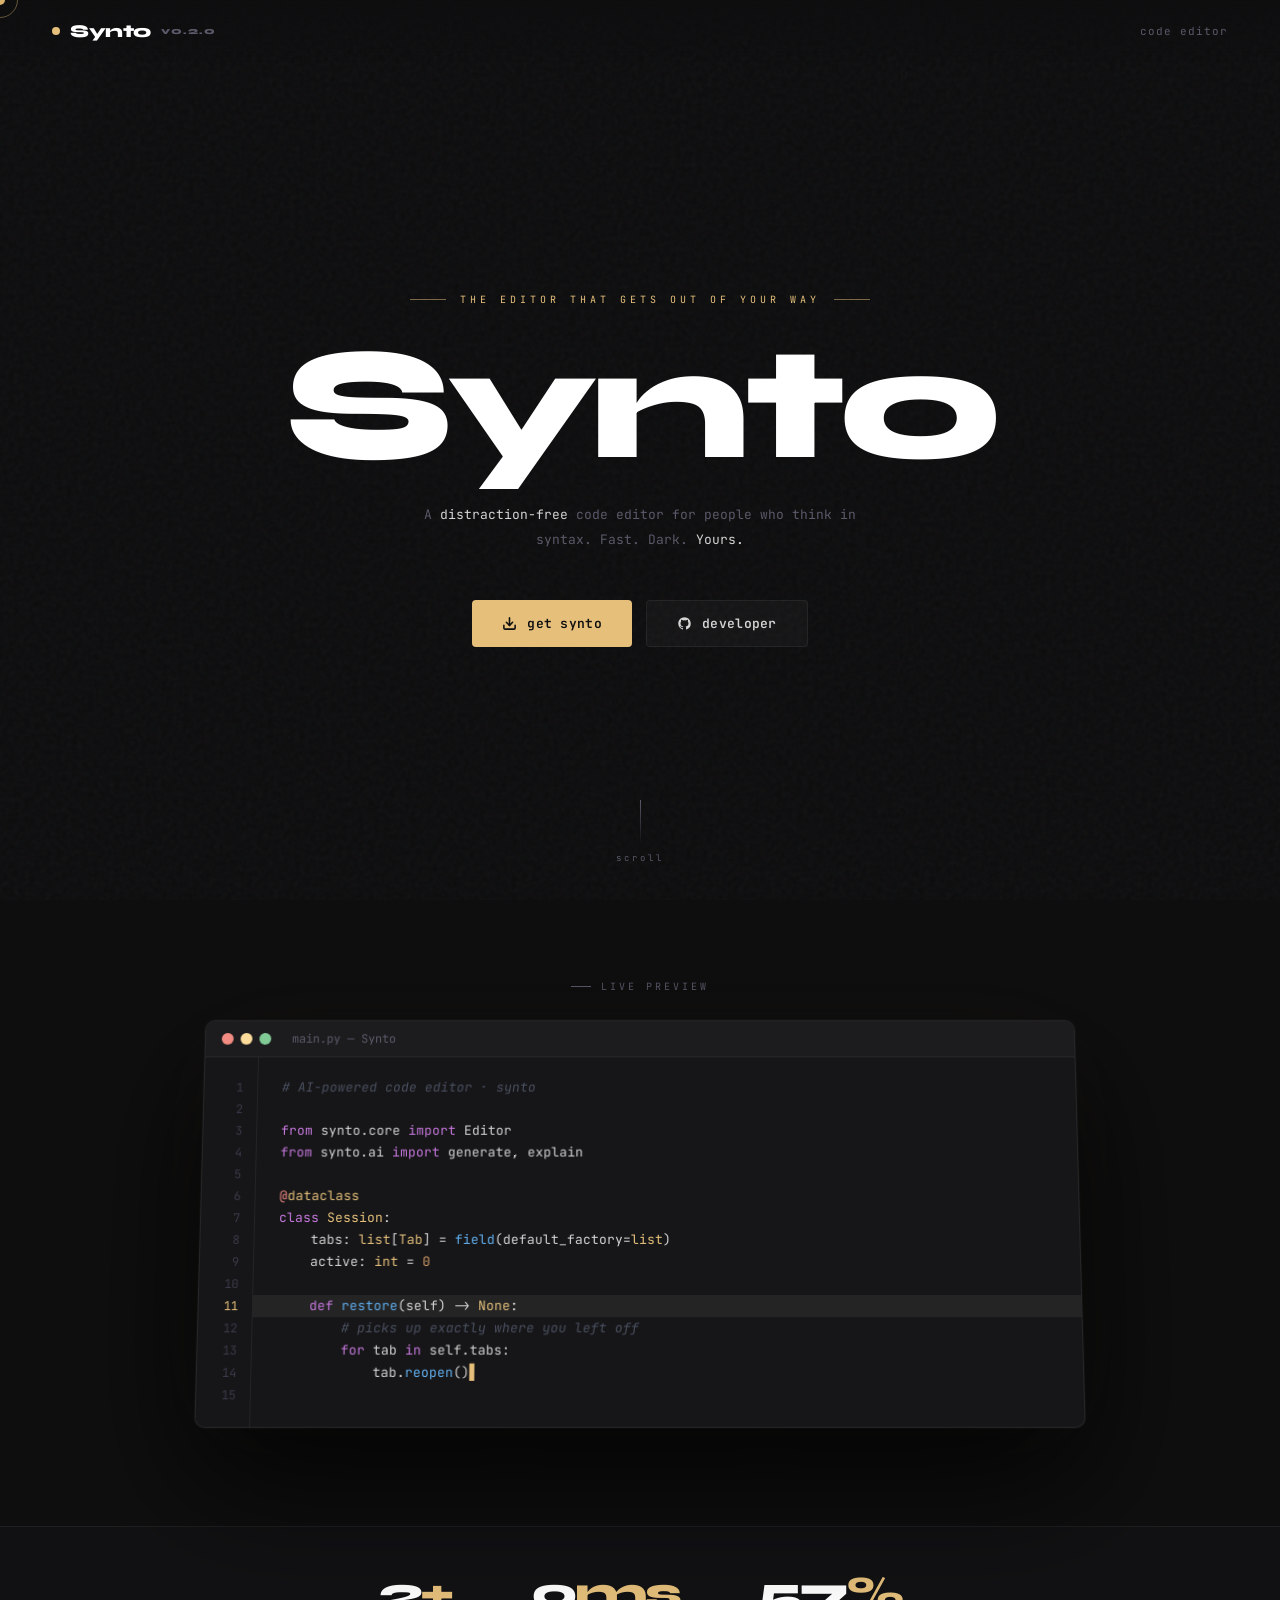
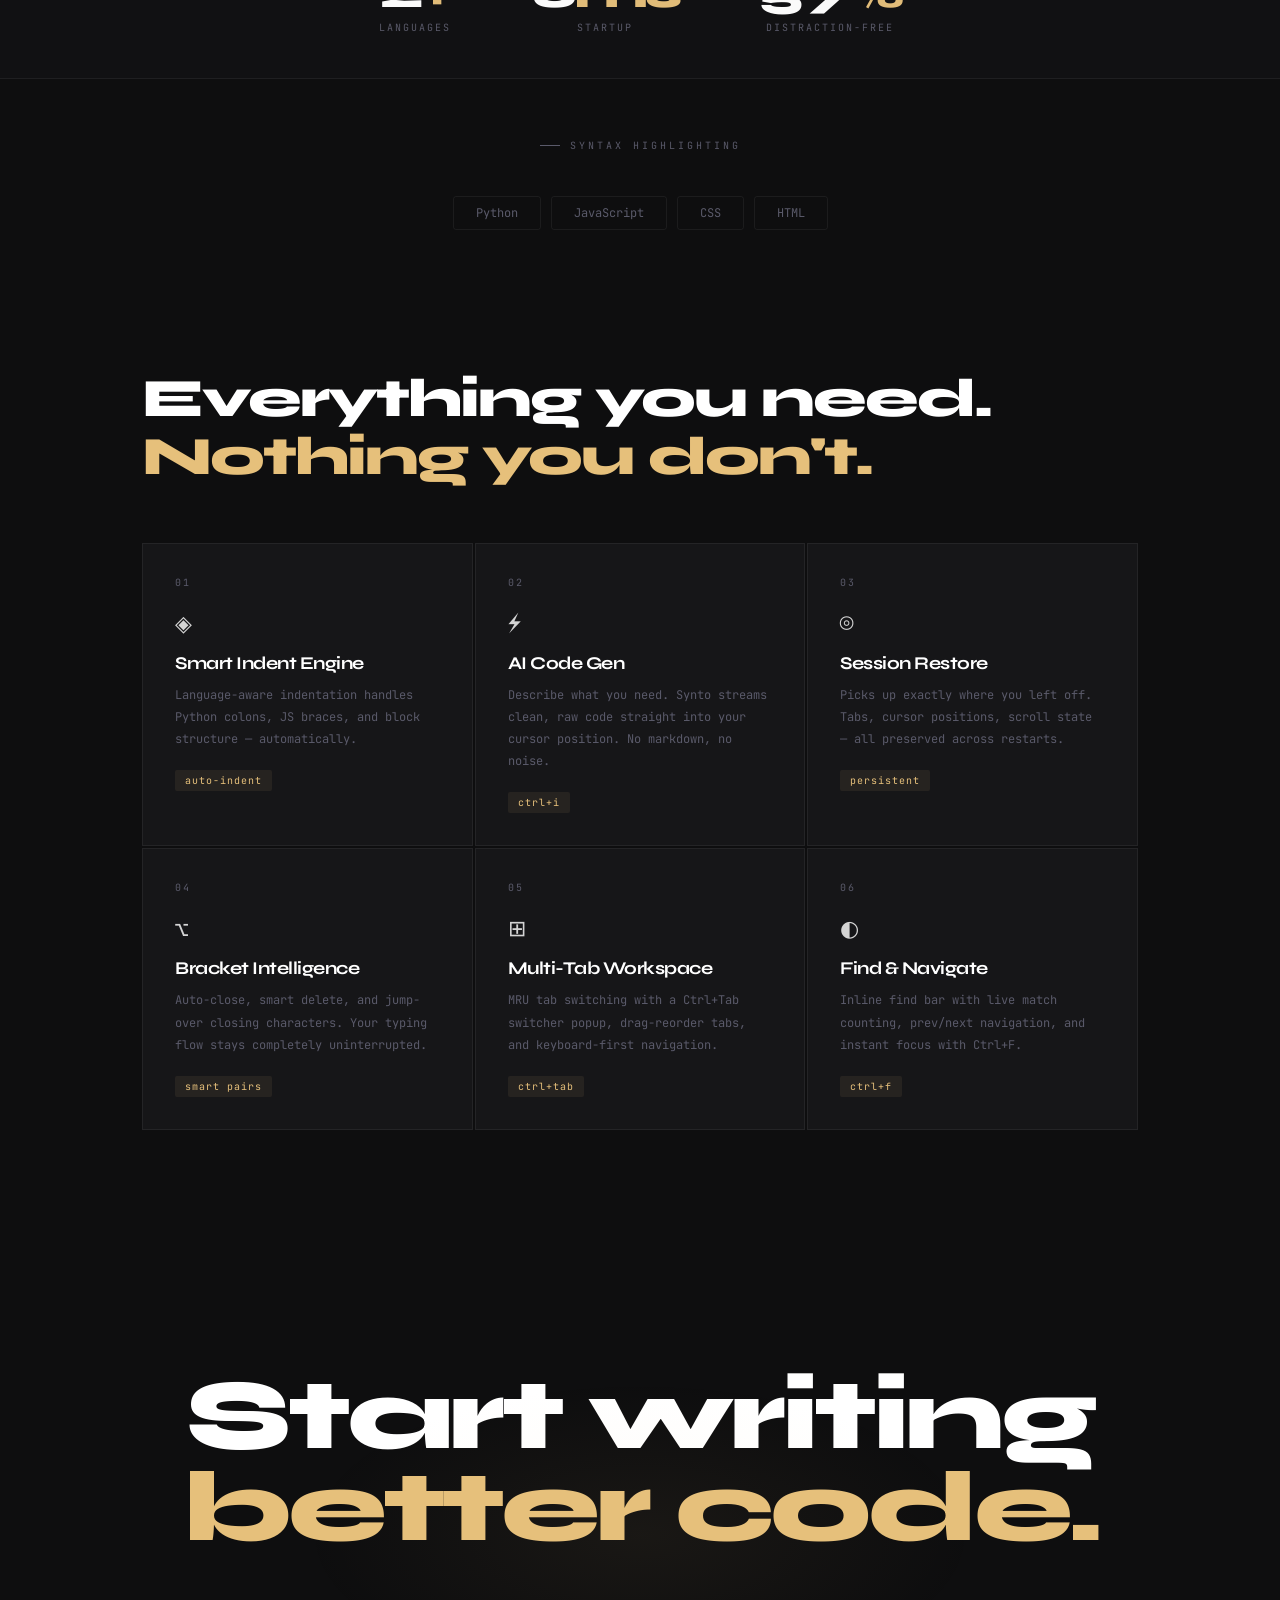
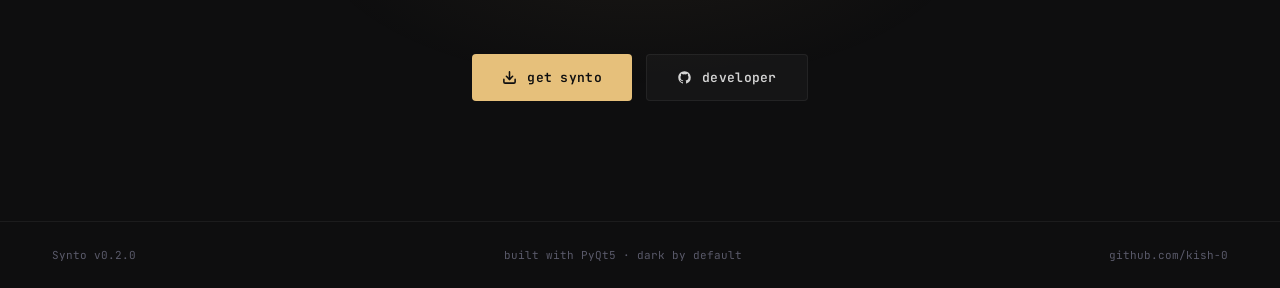
==== commit 1483244a: "favicon" ====
--- a/index.html
+++ b/index.html
@@ -5,6 +5,7 @@
 <meta name="viewport" content="width=device-width, initial-scale=1.0" />
 <title>Synto — Code Editor</title>
 <link rel="preconnect" href="https://fonts.googleapis.com" />
+<link rel="icon" type="image/png" href="logo.png">
 <link href="https://fonts.googleapis.com/css2?family=JetBrains+Mono:ital,wght@0,100..800;1,100..800&family=Syne:wght@400;700;800&display=swap" rel="stylesheet" />
 <style>
   *, *::before, *::after { box-sizing: border-box; margin: 0; padding: 0; }
